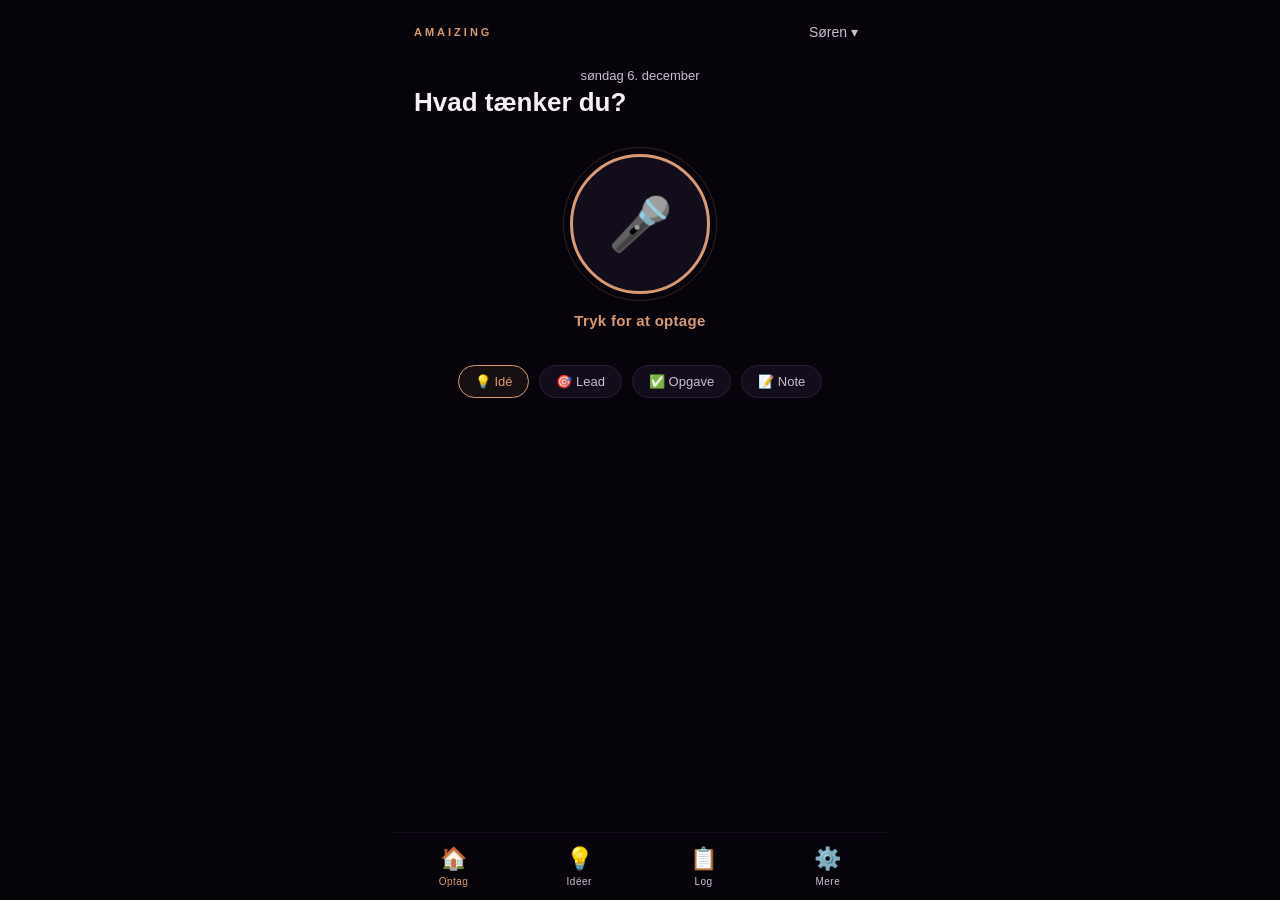
==== amaizing-cockpit.html @ 55ea162b "feat: Amaizing Cockpit MVP" ====
<!DOCTYPE html>
<html lang="da">
<head>
  <meta charset="UTF-8">
  <meta name="viewport" content="width=device-width, initial-scale=1.0, maximum-scale=1.0">
  <meta name="theme-color" content="#06040a">
  <title>Amaizing Cockpit</title>
  <link rel="stylesheet" href="styles.css">
  <link rel="manifest" href="manifest.json">
</head>
<body>
  <div id="app">
    <!-- Header -->
    <header class="app-header">
      <span class="logo">AMAIZING</span>
      <button class="author-btn" id="authorBtn">Søren ▾</button>
    </header>

    <!-- Skærme -->
    <main id="screen-capture" class="screen active">
      <p class="screen-greeting" id="greeting"></p>
      <h1 class="screen-title">Hvad tænker du?</h1>

      <div class="capture-area">
        <button class="record-btn" id="recordBtn" aria-label="Optag tanke">
          <span class="record-icon">🎤</span>
        </button>
        <p class="record-hint" id="recordHint">Tryk for at optage</p>
        <div class="record-timer hidden" id="recordTimer">0:00</div>
        <div class="waveform hidden" id="waveform">
          <span></span><span></span><span></span><span></span><span></span>
          <span></span><span></span><span></span><span></span>
        </div>
      </div>

      <div class="category-chips">
        <button class="chip active" data-category="idea">💡 Idé</button>
        <button class="chip" data-category="lead">🎯 Lead</button>
        <button class="chip" data-category="task">✅ Opgave</button>
        <button class="chip" data-category="note">📝 Note</button>
      </div>

      <div class="transcript-preview hidden" id="transcriptPreview">
        <p class="transcript-text" id="transcriptText"></p>
        <div class="transcript-actions">
          <button class="btn-save" id="saveBtn">Gem</button>
          <button class="btn-discard" id="discardBtn">Slet</button>
        </div>
      </div>

      <div class="last-capture hidden" id="lastCapture"></div>
    </main>

    <main id="screen-ideas" class="screen">
      <div class="ideas-header">
        <h1 class="screen-title">Idé-board</h1>
        <button class="btn-new-idea" id="newIdeaBtn">+ Ny note</button>
      </div>

      <div class="filter-tabs" id="filterTabs">
        <button class="filter-tab active" data-filter="all">Alle</button>
        <button class="filter-tab" data-filter="idea">💡 Idéer</button>
        <button class="filter-tab" data-filter="lead">🎯 Leads</button>
        <button class="filter-tab" data-filter="task">✅ Opgaver</button>
        <button class="filter-tab" data-filter="note">📝 Noter</button>
      </div>

      <div class="ideas-list" id="ideasList"></div>
    </main>

    <main id="screen-log" class="screen">
      <h1 class="screen-title">Log</h1>
      <div class="log-list" id="logList"></div>
    </main>

    <main id="screen-settings" class="screen">
      <h1 class="screen-title">Indstillinger</h1>
      <div class="settings-section">
        <label class="settings-label">Hvem er du?</label>
        <div class="author-options">
          <button class="author-option active" data-author="Søren">Søren</button>
          <button class="author-option" data-author="Rooba">Rooba</button>
        </div>
      </div>
    </main>
  </div>

  <!-- Bundnavigation -->
  <nav class="bottom-nav">
    <button class="nav-btn active" data-screen="capture">🏠<span>Optag</span></button>
    <button class="nav-btn" data-screen="ideas">💡<span>Idéer</span></button>
    <button class="nav-btn" data-screen="log">📋<span>Log</span></button>
    <button class="nav-btn" data-screen="settings">⚙️<span>Mere</span></button>
  </nav>

  <!-- Toast notifikation -->
  <div class="toast hidden" id="toast"></div>

  <script type="module" src="capture.js"></script>
  <script type="module" src="ideas.js"></script>
  <script type="module" src="nav.js"></script>

  <script>
    if ('serviceWorker' in navigator) {
      navigator.serviceWorker.register('./sw.js');
    }
  </script>
</body>
</html>
---- styles.css ----
*, *::before, *::after { box-sizing: border-box; margin: 0; padding: 0; }

:root {
  --bg:          #06040a;
  --panel:       #130c1b;
  --panel2:      #1a1024;
  --copper:      #d89a74;
  --copper-light:#f1c5a7;
  --white:       #f5f1f7;
  --muted:       #c9bfce;
  --purple:      #7b3bb5;
  --danger:      #e05555;
  --success:     #5ab85a;
  --radius:      12px;
  --nav-height:  68px;
}

html, body {
  height: 100%;
  background: var(--bg);
  color: var(--white);
  font-family: -apple-system, BlinkMacSystemFont, 'Segoe UI', sans-serif;
  -webkit-font-smoothing: antialiased;
  font-size: 16px;
}

#app {
  display: flex;
  flex-direction: column;
  min-height: calc(100vh - var(--nav-height));
  padding-bottom: var(--nav-height);
}

.app-header {
  display: flex;
  justify-content: space-between;
  align-items: center;
  padding: 20px 24px 8px;
}

.logo {
  font-size: 11px;
  font-weight: 700;
  letter-spacing: 3px;
  color: var(--copper);
}

.author-btn {
  background: none;
  border: none;
  color: var(--muted);
  font-size: 14px;
  cursor: pointer;
  padding: 4px 8px;
}

.screen { display: none; padding: 16px 24px; flex: 1; }
.screen.active { display: block; }

.screen-greeting { color: var(--muted); font-size: 13px; margin-bottom: 4px; text-align: center; }
.screen-title { font-size: 26px; font-weight: 700; margin-bottom: 36px; }

.capture-area {
  display: flex;
  flex-direction: column;
  align-items: center;
  margin-bottom: 36px;
}

.record-btn {
  width: 140px;
  height: 140px;
  border-radius: 50%;
  border: 3px solid var(--copper);
  background: var(--panel);
  font-size: 52px;
  cursor: pointer;
  transition: all 0.2s;
  margin-bottom: 18px;
  position: relative;
  display: flex;
  align-items: center;
  justify-content: center;
}

.record-btn::before {
  content: '';
  position: absolute;
  inset: -10px;
  border-radius: 50%;
  border: 1px solid rgba(216,154,116,0.2);
  pointer-events: none;
}

.record-btn.recording {
  border-color: var(--danger);
  background: #1a0808;
  box-shadow: 0 0 40px rgba(224,85,85,0.3);
}

.record-btn.recording::before {
  border-color: rgba(224,85,85,0.2);
}

.record-hint {
  color: var(--copper);
  font-size: 15px;
  font-weight: 600;
  letter-spacing: 0.3px;
}

.record-hint.recording { color: var(--danger); }

.record-timer {
  color: var(--muted);
  font-size: 16px;
  margin-top: 10px;
}

.waveform {
  display: flex;
  align-items: center;
  gap: 4px;
  height: 36px;
  margin-top: 14px;
}

.waveform span {
  width: 4px;
  background: var(--danger);
  border-radius: 2px;
  animation: wave 0.8s ease-in-out infinite alternate;
}

.waveform span:nth-child(1) { height: 8px;  animation-delay: 0.0s; }
.waveform span:nth-child(2) { height: 22px; animation-delay: 0.1s; }
.waveform span:nth-child(3) { height: 14px; animation-delay: 0.2s; }
.waveform span:nth-child(4) { height: 30px; animation-delay: 0.3s; }
.waveform span:nth-child(5) { height: 18px; animation-delay: 0.4s; }
.waveform span:nth-child(6) { height: 26px; animation-delay: 0.3s; }
.waveform span:nth-child(7) { height: 10px; animation-delay: 0.2s; }
.waveform span:nth-child(8) { height: 24px; animation-delay: 0.1s; }
.waveform span:nth-child(9) { height: 16px; animation-delay: 0.0s; }

@keyframes wave {
  from { transform: scaleY(0.5); }
  to   { transform: scaleY(1.0); }
}

.category-chips {
  display: flex;
  gap: 10px;
  flex-wrap: wrap;
  justify-content: center;
  margin-bottom: 24px;
}

.chip {
  background: var(--panel);
  border: 1.5px solid #2a1e38;
  border-radius: 24px;
  padding: 8px 16px;
  color: var(--muted);
  font-size: 13px;
  cursor: pointer;
  transition: all 0.15s;
}

.chip.active {
  border-color: var(--copper);
  color: var(--copper);
  background: rgba(216,154,116,0.08);
}

.transcript-preview {
  background: var(--panel);
  border-radius: var(--radius);
  padding: 18px;
  margin-bottom: 16px;
}

.transcript-text {
  color: var(--white);
  font-size: 16px;
  line-height: 1.6;
  margin-bottom: 16px;
}

.transcript-actions { display: flex; gap: 10px; }

.btn-save {
  flex: 1;
  background: var(--copper);
  color: var(--bg);
  border: none;
  border-radius: 10px;
  padding: 13px;
  font-size: 15px;
  font-weight: 700;
  cursor: pointer;
}

.btn-discard {
  background: var(--panel2);
  color: var(--muted);
  border: none;
  border-radius: 10px;
  padding: 13px 18px;
  font-size: 15px;
  cursor: pointer;
}

.last-capture {
  background: var(--panel);
  border-left: 4px solid var(--purple);
  border-radius: 0 var(--radius) var(--radius) 0;
  padding: 14px;
}

.ideas-header {
  display: flex;
  justify-content: space-between;
  align-items: center;
  margin-bottom: 16px;
}

.btn-new-idea {
  background: var(--copper);
  color: var(--bg);
  border: none;
  border-radius: 8px;
  padding: 8px 16px;
  font-size: 13px;
  font-weight: 700;
  cursor: pointer;
}

.filter-tabs {
  display: flex;
  gap: 14px;
  border-bottom: 1px solid var(--panel);
  padding-bottom: 12px;
  margin-bottom: 16px;
  overflow-x: auto;
  scrollbar-width: none;
}

.filter-tab {
  background: none;
  border: none;
  color: var(--muted);
  font-size: 13px;
  cursor: pointer;
  white-space: nowrap;
  padding-bottom: 4px;
  border-bottom: 2px solid transparent;
}

.filter-tab.active {
  color: var(--copper);
  border-bottom-color: var(--copper);
}

.idea-card {
  background: var(--panel);
  border-radius: var(--radius);
  padding: 16px;
  margin-bottom: 12px;
  border-left: 4px solid var(--muted);
  position: relative;
}

.idea-card[data-category="idea"]  { border-left-color: var(--copper); }
.idea-card[data-category="lead"]  { border-left-color: var(--purple); }
.idea-card[data-category="task"]  { border-left-color: var(--success); }
.idea-card[data-category="note"]  { border-left-color: var(--muted); }

.idea-card-meta {
  display: flex;
  justify-content: space-between;
  align-items: center;
  margin-bottom: 10px;
}

.idea-category-chip {
  font-size: 11px;
  background: var(--panel2);
  border-radius: 5px;
  padding: 4px 10px;
  color: var(--muted);
}

.idea-date { font-size: 11px; color: var(--muted); }

.idea-text {
  font-size: 15px;
  font-weight: 500;
  color: var(--white);
  line-height: 1.55;
  margin-bottom: 8px;
}

.idea-author { font-size: 12px; color: var(--muted); }
.idea-author-soren { color: var(--copper); }
.idea-author-rooba { color: var(--purple); }

.idea-delete {
  position: absolute;
  top: 14px;
  right: 14px;
  background: none;
  border: none;
  color: var(--muted);
  font-size: 18px;
  cursor: pointer;
  opacity: 0;
  transition: opacity 0.15s;
  line-height: 1;
}

.idea-card:hover .idea-delete { opacity: 1; }

.bottom-nav {
  position: fixed;
  bottom: 0;
  left: 0;
  right: 0;
  height: var(--nav-height);
  background: var(--bg);
  border-top: 1px solid var(--panel);
  display: flex;
  justify-content: space-around;
  align-items: center;
  z-index: 100;
}

.nav-btn {
  background: none;
  border: none;
  color: var(--muted);
  font-size: 22px;
  display: flex;
  flex-direction: column;
  align-items: center;
  gap: 4px;
  cursor: pointer;
  padding: 8px 20px;
  transition: color 0.15s;
}

.nav-btn.active { color: var(--copper); }
.nav-btn span { font-size: 10px; letter-spacing: 0.5px; }

.settings-section { margin-bottom: 28px; }
.settings-label {
  color: var(--muted);
  font-size: 11px;
  letter-spacing: 1.5px;
  text-transform: uppercase;
  margin-bottom: 14px;
  display: block;
}

.author-options { display: flex; gap: 12px; }

.author-option {
  flex: 1;
  background: var(--panel);
  border: 1.5px solid #2a1e38;
  border-radius: 10px;
  padding: 16px;
  color: var(--muted);
  font-size: 15px;
  cursor: pointer;
  text-align: center;
  transition: all 0.15s;
}

.author-option.active {
  border-color: var(--copper);
  color: var(--copper);
  background: rgba(216,154,116,0.06);
}

.toast {
  position: fixed;
  bottom: calc(var(--nav-height) + 20px);
  left: 50%;
  transform: translateX(-50%);
  background: var(--panel);
  color: var(--white);
  padding: 12px 24px;
  border-radius: 12px;
  font-size: 14px;
  z-index: 200;
  border: 1px solid var(--copper);
  white-space: nowrap;
  transition: opacity 0.3s;
}

.hidden { display: none !important; }

@media (min-width: 600px) {
  #app { max-width: 500px; margin: 0 auto; }
  .bottom-nav { max-width: 500px; left: 50%; transform: translateX(-50%); }
}
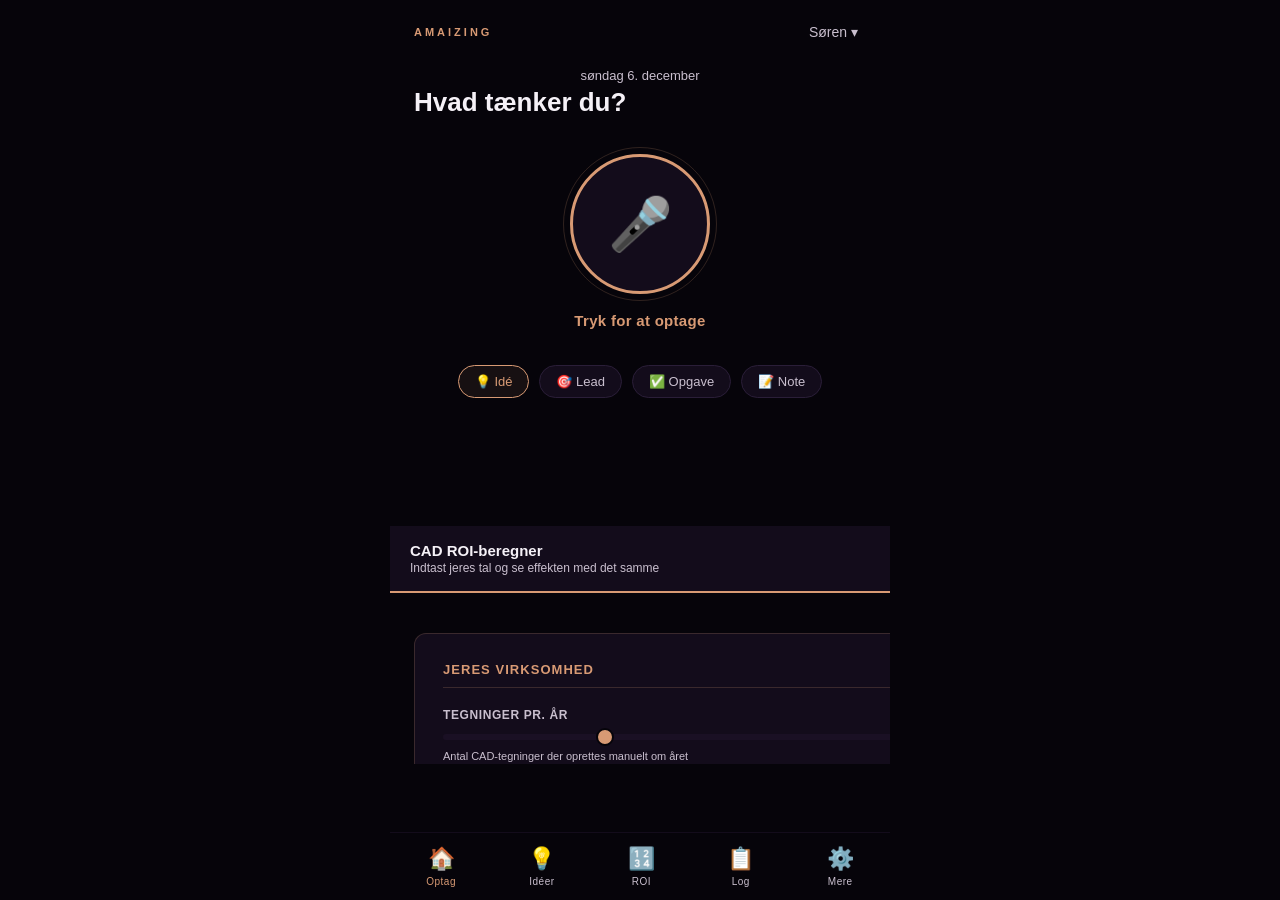
==== commit 3053f483: "fix: iOS gem-knap + ROI-beregner + auto-opdatering sw" ====
--- a/amaizing-cockpit.html
+++ b/amaizing-cockpit.html
@@ -83,12 +83,17 @@
         </div>
       </div>
     </main>
+
+    <main id="screen-roi" class="screen screen-roi">
+      <iframe src="roi.html" title="CAD ROI-beregner" allowfullscreen></iframe>
+    </main>
   </div>
 
   <!-- Bundnavigation -->
   <nav class="bottom-nav">
     <button class="nav-btn active" data-screen="capture">🏠<span>Optag</span></button>
     <button class="nav-btn" data-screen="ideas">💡<span>Idéer</span></button>
+    <button class="nav-btn" data-screen="roi">🔢<span>ROI</span></button>
     <button class="nav-btn" data-screen="log">📋<span>Log</span></button>
     <button class="nav-btn" data-screen="settings">⚙️<span>Mere</span></button>
   </nav>
--- a/styles.css
+++ b/styles.css
@@ -398,6 +398,22 @@
   transition: opacity 0.3s;
 }
 
+/* ── ROI-skærm ── */
+.screen-roi {
+  padding: 0;
+  display: flex;
+  flex-direction: column;
+}
+
+.screen-roi iframe {
+  flex: 1;
+  width: 100%;
+  height: calc(100vh - var(--nav-height) - 48px); /* 48px = app-header */
+  border: none;
+  overflow-y: auto;
+  -webkit-overflow-scrolling: touch;
+}
+
 .hidden { display: none !important; }
 
 @media (min-width: 600px) {
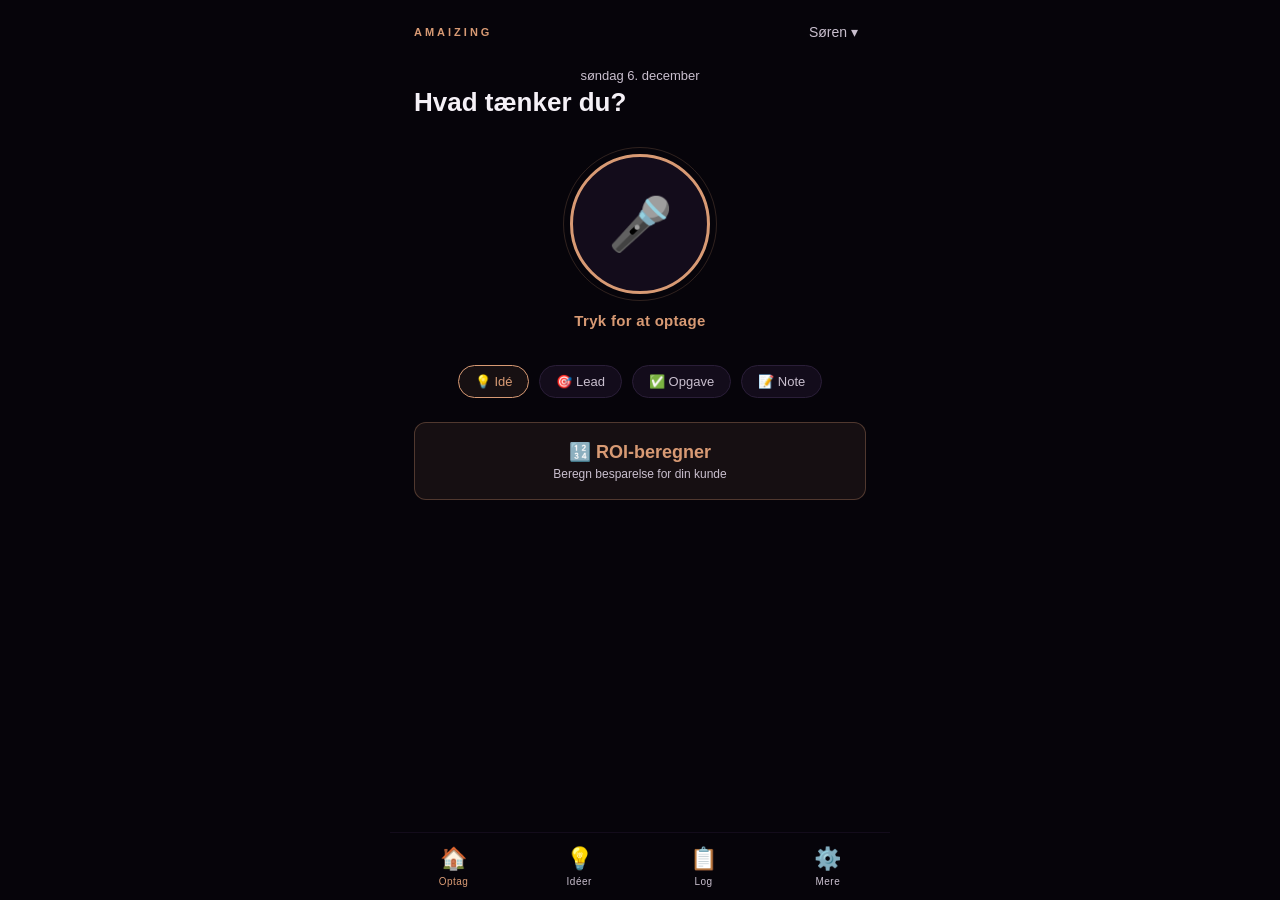
==== commit f0e918fb: "fix: ROI-beregner som separat side med tilbage-knap, fjernet iframe" ====
--- a/amaizing-cockpit.html
+++ b/amaizing-cockpit.html
@@ -49,6 +49,11 @@
       </div>
 
       <div class="last-capture hidden" id="lastCapture"></div>
+
+      <a class="roi-link-btn" href="roi.html">
+        🔢 ROI-beregner
+        <span class="roi-link-sub">Beregn besparelse for din kunde</span>
+      </a>
     </main>
 
     <main id="screen-ideas" class="screen">
@@ -84,17 +89,13 @@
       </div>
     </main>
 
-    <main id="screen-roi" class="screen screen-roi">
-      <iframe src="roi.html" title="CAD ROI-beregner" allowfullscreen></iframe>
-    </main>
   </div>
 
   <!-- Bundnavigation -->
   <nav class="bottom-nav">
     <button class="nav-btn active" data-screen="capture">🏠<span>Optag</span></button>
     <button class="nav-btn" data-screen="ideas">💡<span>Idéer</span></button>
-    <button class="nav-btn" data-screen="roi">🔢<span>ROI</span></button>
-    <button class="nav-btn" data-screen="log">📋<span>Log</span></button>
+<button class="nav-btn" data-screen="log">📋<span>Log</span></button>
     <button class="nav-btn" data-screen="settings">⚙️<span>Mere</span></button>
   </nav>
 
--- a/styles.css
+++ b/styles.css
@@ -398,20 +398,29 @@
   transition: opacity 0.3s;
 }
 
-/* ── ROI-skærm ── */
-.screen-roi {
-  padding: 0;
+/* ── ROI-link-knap på forsiden ── */
+.roi-link-btn {
   display: flex;
   flex-direction: column;
-}
-
-.screen-roi iframe {
-  flex: 1;
-  width: 100%;
-  height: calc(100vh - var(--nav-height) - 48px); /* 48px = app-header */
-  border: none;
-  overflow-y: auto;
-  -webkit-overflow-scrolling: touch;
+  align-items: center;
+  gap: 4px;
+  margin: 24px 0 8px;
+  padding: 18px 24px;
+  background: rgba(216,154,116,0.08);
+  border: 1px solid rgba(216,154,116,0.3);
+  border-radius: var(--radius);
+  color: var(--copper);
+  font-size: 18px;
+  font-weight: 700;
+  text-decoration: none;
+  cursor: pointer;
+  transition: background 0.15s;
+}
+.roi-link-btn:hover { background: rgba(216,154,116,0.16); }
+.roi-link-sub {
+  font-size: 12px;
+  font-weight: 400;
+  color: var(--muted);
 }
 
 .hidden { display: none !important; }
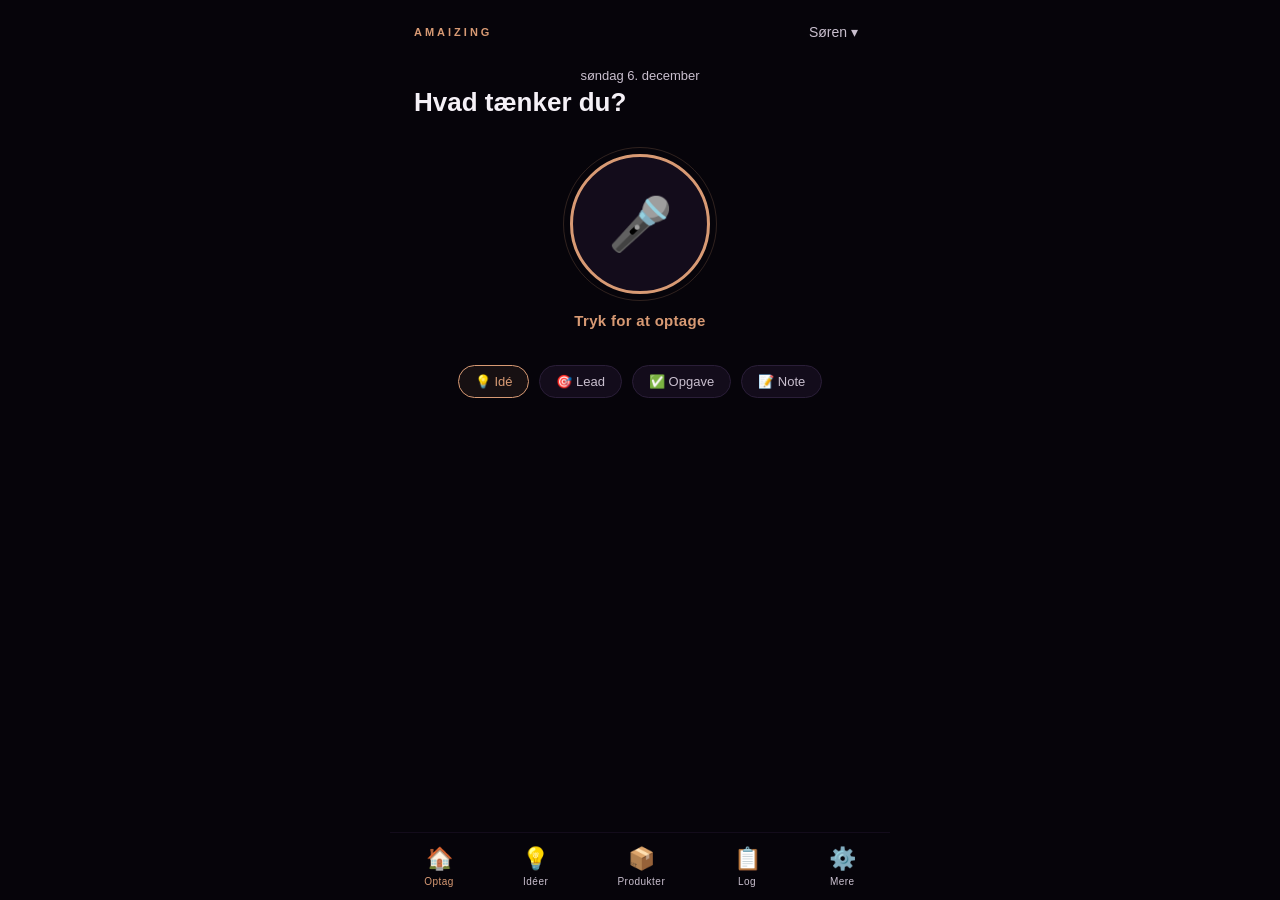
==== commit b3d8fcc6: "feat: Produkter-skærm med CAD Optimering og ROI-link" ====
--- a/amaizing-cockpit.html
+++ b/amaizing-cockpit.html
@@ -7,6 +7,7 @@
   <title>Amaizing Cockpit</title>
   <link rel="stylesheet" href="styles.css">
   <link rel="manifest" href="manifest.json">
+  <link rel="apple-touch-icon" href="icons/icon-192.png">
 </head>
 <body>
   <div id="app">
@@ -49,11 +50,6 @@
       </div>
 
       <div class="last-capture hidden" id="lastCapture"></div>
-
-      <a class="roi-link-btn" href="roi.html">
-        🔢 ROI-beregner
-        <span class="roi-link-sub">Beregn besparelse for din kunde</span>
-      </a>
     </main>
 
     <main id="screen-ideas" class="screen">
@@ -78,6 +74,28 @@
       <div class="log-list" id="logList"></div>
     </main>
 
+    <main id="screen-products" class="screen">
+      <h1 class="screen-title">Produkter</h1>
+
+      <div class="product-card">
+        <div class="product-header">
+          <span class="product-icon">⚙️</span>
+          <div>
+            <div class="product-name">CAD Optimering</div>
+            <div class="product-desc">Automatisering af CAD-tegningsprocesser med iLogic og AI</div>
+          </div>
+        </div>
+        <div class="product-actions">
+          <a class="product-btn product-btn--ghost" href="#" aria-disabled="true">
+            📄 Salgsdokument <span class="product-soon">kommer snart</span>
+          </a>
+          <a class="product-btn product-btn--primary" href="roi.html">
+            🔢 ROI-beregner
+          </a>
+        </div>
+      </div>
+    </main>
+
     <main id="screen-settings" class="screen">
       <h1 class="screen-title">Indstillinger</h1>
       <div class="settings-section">
@@ -95,7 +113,8 @@
   <nav class="bottom-nav">
     <button class="nav-btn active" data-screen="capture">🏠<span>Optag</span></button>
     <button class="nav-btn" data-screen="ideas">💡<span>Idéer</span></button>
-<button class="nav-btn" data-screen="log">📋<span>Log</span></button>
+    <button class="nav-btn" data-screen="products">📦<span>Produkter</span></button>
+    <button class="nav-btn" data-screen="log">📋<span>Log</span></button>
     <button class="nav-btn" data-screen="settings">⚙️<span>Mere</span></button>
   </nav>
 
--- a/styles.css
+++ b/styles.css
@@ -398,29 +398,72 @@
   transition: opacity 0.3s;
 }
 
-/* ── ROI-link-knap på forsiden ── */
-.roi-link-btn {
+/* ── Produkter-skærm ── */
+.product-card {
+  background: var(--panel);
+  border: 1px solid rgba(216,154,116,0.2);
+  border-radius: var(--radius);
+  padding: 20px;
+  margin-bottom: 16px;
+}
+.product-header {
+  display: flex;
+  align-items: flex-start;
+  gap: 14px;
+  margin-bottom: 18px;
+}
+.product-icon {
+  font-size: 28px;
+  line-height: 1;
+  margin-top: 2px;
+}
+.product-name {
+  font-size: 17px;
+  font-weight: 700;
+  color: var(--white);
+  margin-bottom: 4px;
+}
+.product-desc {
+  font-size: 12px;
+  color: var(--muted);
+  line-height: 1.5;
+}
+.product-actions {
   display: flex;
   flex-direction: column;
-  align-items: center;
-  gap: 4px;
-  margin: 24px 0 8px;
-  padding: 18px 24px;
-  background: rgba(216,154,116,0.08);
-  border: 1px solid rgba(216,154,116,0.3);
-  border-radius: var(--radius);
-  color: var(--copper);
-  font-size: 18px;
-  font-weight: 700;
+  gap: 10px;
+}
+.product-btn {
+  display: flex;
+  align-items: center;
+  justify-content: center;
+  gap: 8px;
+  padding: 14px 20px;
+  border-radius: 10px;
+  font-size: 15px;
+  font-weight: 600;
   text-decoration: none;
   cursor: pointer;
   transition: background 0.15s;
 }
-.roi-link-btn:hover { background: rgba(216,154,116,0.16); }
-.roi-link-sub {
-  font-size: 12px;
+.product-btn--primary {
+  background: rgba(216,154,116,0.15);
+  border: 1px solid rgba(216,154,116,0.4);
+  color: var(--copper);
+}
+.product-btn--primary:hover { background: rgba(216,154,116,0.25); }
+.product-btn--ghost {
+  background: transparent;
+  border: 1px solid rgba(255,255,255,0.08);
+  color: var(--muted);
+  pointer-events: none;
+}
+.product-soon {
+  font-size: 11px;
   font-weight: 400;
-  color: var(--muted);
+  background: rgba(255,255,255,0.06);
+  border-radius: 20px;
+  padding: 2px 8px;
 }
 
 .hidden { display: none !important; }
